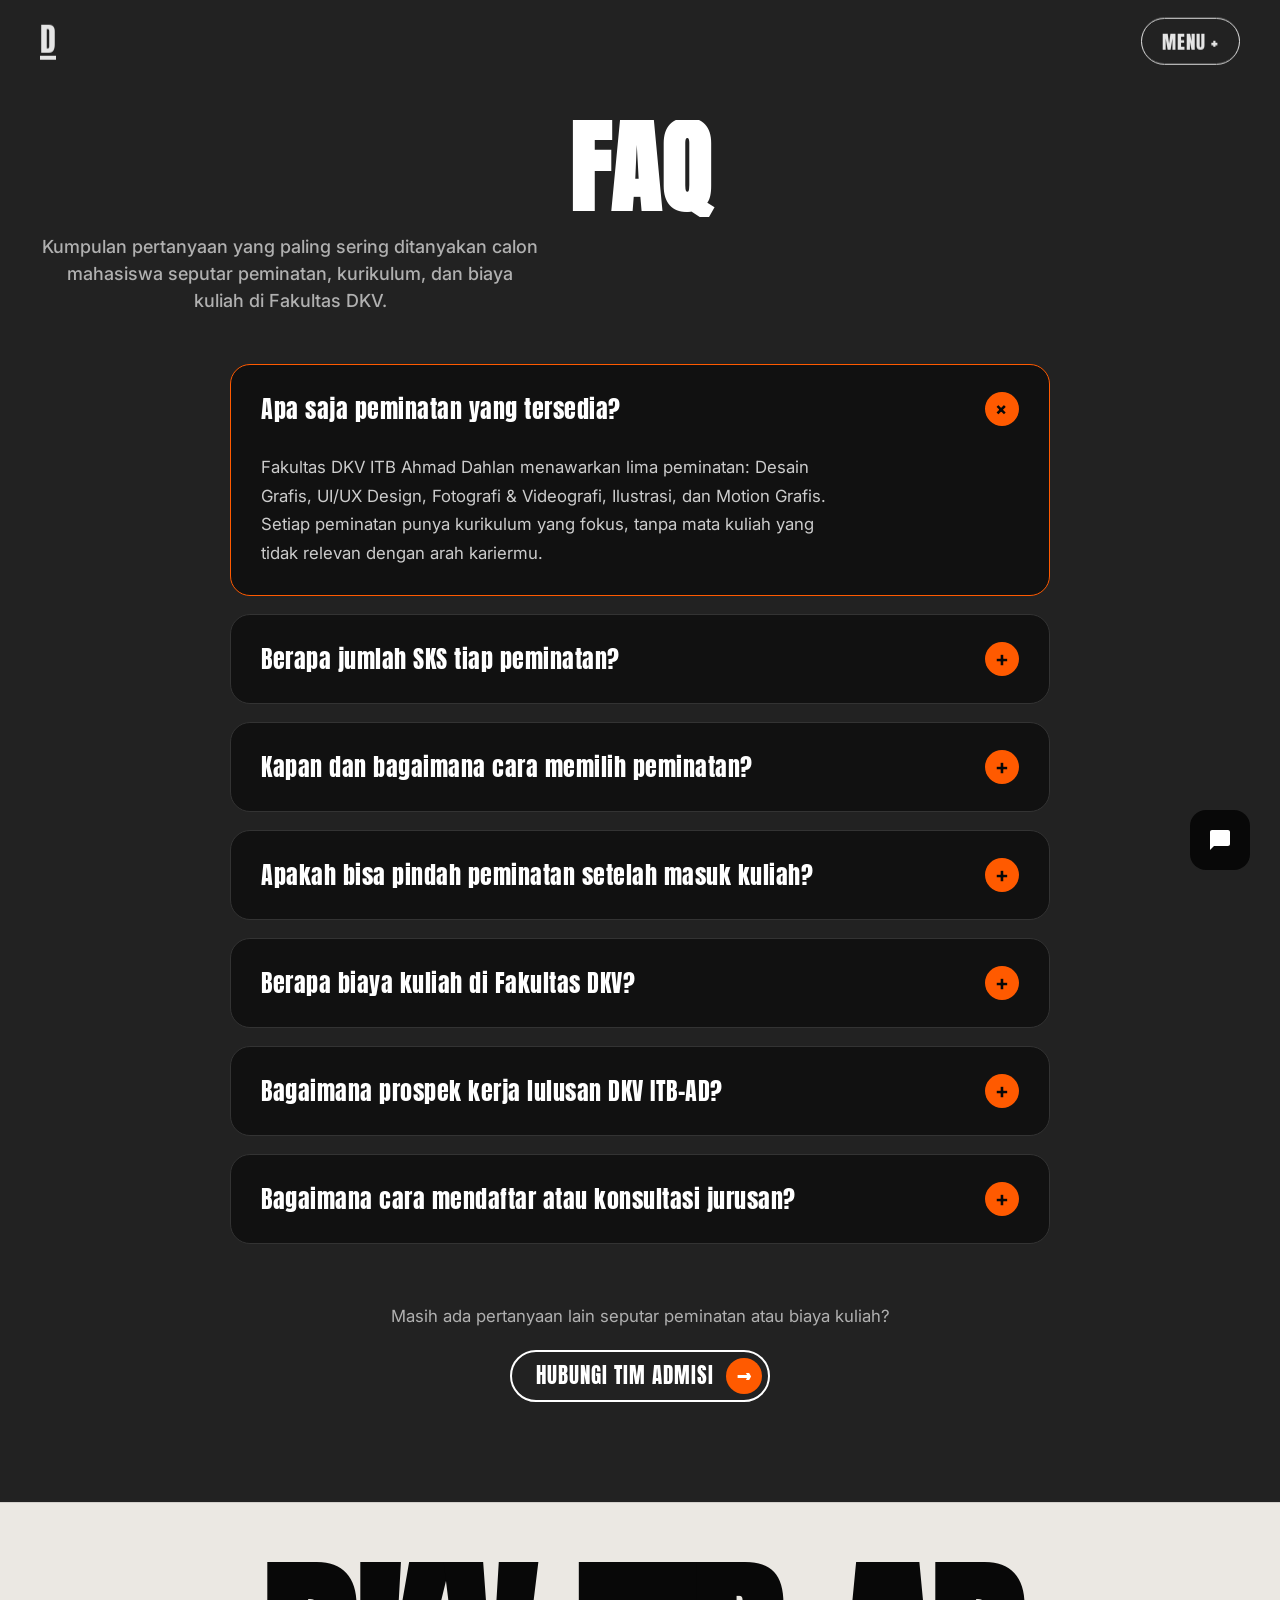
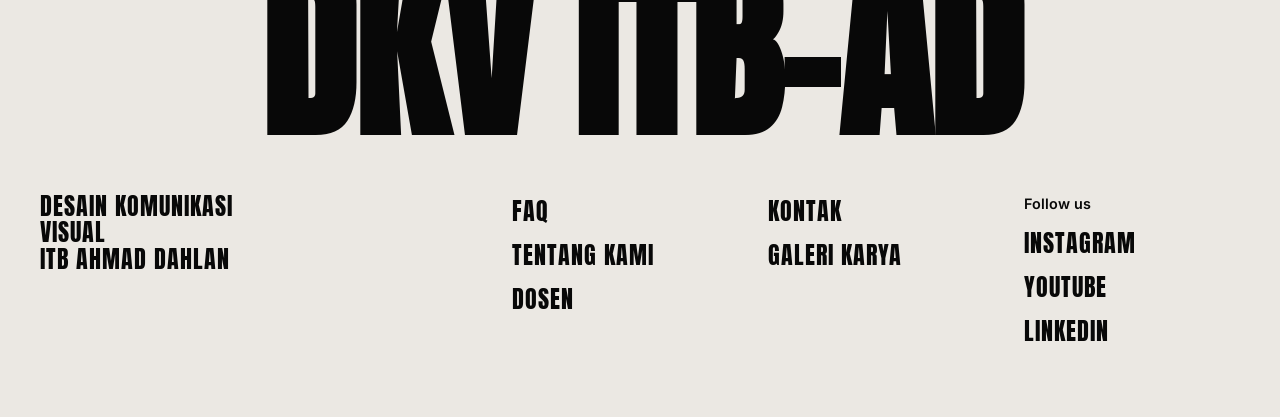
==== faq.html @ 1d654bdf "faq.html This file contains the FAQ section for Fakultas DKV ITB Ahmad Dahlan, including questions a" ====
<!DOCTYPE html>
<html lang="id">
<head>
  <meta charset="UTF-8">
  <meta name="viewport" content="width=device-width, initial-scale=1.0">
  <title>FAQ - Fakultas DKV ITB Ahmad Dahlan</title>
  <link rel="preconnect" href="https://fonts.googleapis.com">
  <link rel="preconnect" href="https://fonts.gstatic.com" crossorigin>
  <link href="https://fonts.googleapis.com/css2?family=Anton&family=Inter:wght@400;500;600;700&display=swap" rel="stylesheet">
  <link rel="stylesheet" href="style.css">
  <style>
    .nav { mix-blend-mode: normal; background: var(--black); color: var(--white); padding: 12px 40px;}
    .page-wrapper { padding-top: 120px; padding-bottom: 100px; min-height: 80vh; }
    
    /* Custom UI untuk FAQ Accordion */
    .faq-list { max-width: 820px; margin: 50px auto 0; text-align: left; display: flex; flex-direction: column; gap: 18px; }

    .faq-item {
      background: #111;
      border: 1px solid #333;
      border-radius: 20px;
      overflow: hidden;
      transition: border-color 0.3s ease;
    }
    .faq-item:hover { border-color: var(--orange); }
    .faq-item[open] { border-color: var(--orange); }

    .faq-question {
      list-style: none;
      cursor: pointer;
      display: flex;
      align-items: center;
      justify-content: space-between;
      gap: 20px;
      padding: 26px 30px;
      font-family: var(--font-display);
      font-size: clamp(1.1rem, 2.4vw, 1.5rem);
      letter-spacing: 0.5px;
      color: var(--white);
    }
    .faq-question::-webkit-details-marker { display: none; }

    .faq-icon {
      flex-shrink: 0;
      width: 34px; height: 34px;
      border-radius: 50%;
      background: var(--orange);
      color: var(--black);
      display: flex; align-items: center; justify-content: center;
      font-family: var(--font-body);
      font-weight: 700;
      font-size: 1.3rem;
      line-height: 1;
      transition: transform 0.3s ease;
    }
    .faq-item[open] .faq-icon { transform: rotate(45deg); }

    .faq-answer {
      padding: 0 30px 28px;
      color: #CCC;
      font-size: 1.05rem;
      line-height: 1.7;
      max-width: 640px;
    }
    .faq-answer a { color: var(--orange); font-weight: 600; }

    .faq-cta { text-align: center; margin-top: 60px; }
    .faq-cta p { color: var(--grey-text); margin-bottom: 20px; font-size: 1.05rem; }
  </style>
</head>
<body>

  <!-- NAVIGATION -->
  <nav class="nav">
    <div class="logo">
      <a href="index.html" class="r-mark" style="text-decoration: none; color: inherit;">D</a>
    </div>
    <button class="menu-btn">MENU +</button>
  </nav>

  <div class="page-wrapper dark-bg">
      <div class="container text-center">
        <h2 class="section-title massive">FAQ</h2>
        <p class="body-text mx-auto mt-2" style="color: var(--grey-text);">Kumpulan pertanyaan yang paling sering ditanyakan calon mahasiswa seputar peminatan, kurikulum, dan biaya kuliah di Fakultas DKV.</p>

        <div class="faq-list">
          <details class="faq-item" open>
            <summary class="faq-question">
              <span>Apa saja peminatan yang tersedia?</span>
              <span class="faq-icon">+</span>
            </summary>
            <div class="faq-answer">
              Fakultas DKV ITB Ahmad Dahlan menawarkan lima peminatan: Desain Grafis, UI/UX Design, Fotografi & Videografi, Ilustrasi, dan Motion Grafis. Setiap peminatan punya kurikulum yang fokus, tanpa mata kuliah yang tidak relevan dengan arah kariermu.
            </div>
          </details>

          <details class="faq-item">
            <summary class="faq-question">
              <span>Berapa jumlah SKS tiap peminatan?</span>
              <span class="faq-icon">+</span>
            </summary>
            <div class="faq-answer">
              Sebagai gambaran, peminatan Desain Grafis menempuh 24 SKS (Branding & Identitas Visual, Layout & Tipografi, Adobe Illustrator & Photoshop, hingga proyek portofolio akhir). Peminatan UI/UX Design menempuh 28 SKS (riset pengguna, wireframing & prototyping, Figma, hingga sertifikasi pendamping). Peminatan Fotografi & Videografi menempuh 26 SKS (teknik kamera & pencahayaan, editing, motion graphic dasar, dan praktik studio produksi).
            </div>
          </details>

          <details class="faq-item">
            <summary class="faq-question">
              <span>Kapan dan bagaimana cara memilih peminatan?</span>
              <span class="faq-icon">+</span>
            </summary>
            <div class="faq-answer">
              Kamu tidak perlu langsung menentukan peminatan sejak hari pertama. Tim admisi kami siap membantu lewat sesi konsultasi gratis untuk menyesuaikan peminatan dengan minat dan tujuan kariermu di industri kreatif.
            </div>
          </details>

          <details class="faq-item">
            <summary class="faq-question">
              <span>Apakah bisa pindah peminatan setelah masuk kuliah?</span>
              <span class="faq-icon">+</span>
            </summary>
            <div class="faq-answer">
              Bisa. Selama masih di tahap awal perkuliahan dan mengikuti ketentuan akademik yang berlaku, mahasiswa dapat mengajukan perpindahan peminatan melalui bagian akademik fakultas.
            </div>
          </details>

          <details class="faq-item">
            <summary class="faq-question">
              <span>Berapa biaya kuliah di Fakultas DKV?</span>
              <span class="faq-icon">+</span>
            </summary>
            <div class="faq-answer">
              Rincian biaya kuliah dapat berbeda setiap periode penerimaan. Untuk informasi biaya terbaru dan simulasi pembayaran, silakan hubungi tim admisi kami melalui halaman <a href="kontak.html">Kontak</a>.
            </div>
          </details>

          <details class="faq-item">
            <summary class="faq-question">
              <span>Bagaimana prospek kerja lulusan DKV ITB-AD?</span>
              <span class="faq-icon">+</span>
            </summary>
            <div class="faq-answer">
              Lulusan kami siap terjun sebagai desainer grafis, UI/UX designer, fotografer/videografer profesional, hingga membuka studio desain sendiri. Kurikulum yang memadukan keterampilan desain dengan wawasan bisnis membekali mahasiswa untuk bersaing di industri kreatif nasional maupun internasional.
            </div>
          </details>

          <details class="faq-item">
            <summary class="faq-question">
              <span>Bagaimana cara mendaftar atau konsultasi jurusan?</span>
              <span class="faq-icon">+</span>
            </summary>
            <div class="faq-answer">
              Kamu bisa mengisi formulir di halaman <a href="kontak.html">Kontak</a>, atau menghubungi kami langsung lewat telepon/WhatsApp dan email yang tercantum di sana. Tim admisi kami aktif Senin–Jumat, 08.00–16.00 WIB.
            </div>
          </details>
        </div>

        <div class="faq-cta">
          <p>Masih ada pertanyaan lain seputar peminatan atau biaya kuliah?</p>
          <a href="kontak.html" class="btn btn-pill btn-orange">
            <span class="btn-text">HUBUNGI TIM ADMISI</span>
            <span class="btn-icon">→</span>
          </a>
        </div>
      </div>
  </div>

  <!-- FOOTER -->
  <footer class="footer mesh-bg">
    <div class="container relative">
      <h1 class="footer-title">DKV ITB-AD</h1>
      <div class="footer-grid mt-4">
        <div><div class="footer-brand">DESAIN KOMUNIKASI<br>VISUAL<br>ITB AHMAD DAHLAN</div></div>
        <div>
          <ul class="footer-links">
            <li><a href="faq.html">FAQ</a></li>
            <li><a href="tentang_kami.html">TENTANG KAMI</a></li>
            <li><a href="tim.html">DOSEN</a></li>
          </ul>
        </div>
        <div>
          <ul class="footer-links">
            <li><a href="kontak.html">KONTAK</a></li>
            <li><a href="galeri.html">GALERI KARYA</a></li>
            
          </ul>
        </div>
        <div>
          <div class="footer-social-label">Follow us</div>
          <ul class="footer-links">
            <li><a href="https://instagram.com" target="_blank" rel="noopener">INSTAGRAM</a></li>
            <li><a href="https://youtube.com" target="_blank" rel="noopener">YOUTUBE</a></li>
            <li><a href="https://linkedin.com" target="_blank" rel="noopener">LINKEDIN</a></li>
          </ul>
        </div>
      </div>
    </div>
  </footer>

  <div class="chat-btn"><svg viewBox="0 0 24 24" width="24" height="24" fill="currentColor"><path d="M20 2H4C2.9 2 2 2.9 2 4V22L6 18H20C21.1 18 22 17.1 22 16V4C22 2.9 21.1 2 20 2Z"/></svg></div>
  <script src="script.js"></script>
</body>
</html>
---- style.css ----
/* ==========================================================================
   CSS VARIABLES & RESET
   ========================================================================== */
:root {
  --bg-light: #EBE8E3;
  --bg-dark: #222222;
  --black: #080808;
  --white: #FFFFFF;
  --orange: #FF5A00;
  --grey-text: #B0B0B0;
  
  --font-display: 'Anton', impact, sans-serif;
  --font-body: 'Inter', system-ui, sans-serif;
}

* {
  box-sizing: border-box;
  margin: 0;
  padding: 0;
}

body {
  font-family: var(--font-body);
  background-color: var(--bg-light);
  color: var(--black);
  line-height: 1.5;
  overflow-x: hidden;
  -webkit-font-smoothing: antialiased;
}

a {
  text-decoration: none;
  color: inherit;
}

/* ==========================================================================
   UTILITIES & LAYOUT
   ========================================================================== */

   .container {
  max-width: 1400px;
  margin: 0 auto;
  padding: 0 40px;
}

.relative { position: relative; }
.text-center { text-align: center; }
.mt-2 { margin-top: 1rem; }
.mt-4 { margin-top: 3rem; }
.mb-4 { margin-bottom: 3rem; }
.mb-5 { margin-bottom: 5rem; }
.pt-0 { padding-top: 0 !important; }

.dark-bg { background-color: var(--bg-dark); color: var(--white); }
.light-bg { background-color: var(--bg-light); color: var(--black); }

.hero.dark-bg {
  background-image: linear-gradient(180deg, rgba(8,8,8,0.55) 0%, rgba(8,8,8,0.75) 100%), url('aset/page1.png');
  background-size: cover;
  background-position: center;
  background-repeat: no-repeat;
  position: relative;
  min-height: 100vh;
  display: flex;
  align-items: flex-start;
}

.hero .container {
  padding-top: 140px;
}

section { padding: 100px 0; }

.grid-2 {
  display: grid;
  grid-template-columns: 1fr 1fr;
  gap: 60px;
  align-items: center;
}
.align-start { align-items: start; }

/* ==========================================================================
   TYPOGRAPHY
   ========================================================================== */
.hero-title, .section-title, .footer-title {
  font-family: var(--font-display);
  text-transform: uppercase;
  line-height: 0.95;
  margin: 0;
}

.hero-title {
  font-size: clamp(4rem, 10vw, 9rem);
  letter-spacing: 2px;
}

.hero-subtitle {
  font-family: var(--font-body);
  font-weight: 600;
  font-size: 1.1rem;
  letter-spacing: 0.5px;
  margin-top: 1.25rem;
  max-width: 550px;
  color: var(--white);
  opacity: 0.9;
}

.section-title {
  font-size: clamp(3rem, 7vw, 6.5rem);
  letter-spacing: 1px;
}
.section-title.massive { font-size: clamp(3.5rem, 8vw, 7.5rem); }

.outline-text {
  color: transparent;
  -webkit-text-stroke: 2px var(--white);
}

.outline-text-dark {
  color: transparent;
  -webkit-text-stroke: 2px var(--black);
}

.body-text {
  font-size: 1.125rem;
  font-weight: 500;
  margin-bottom: 1.5rem;
  max-width: 500px;
}

/* ==========================================================================
   NAVIGATION
   ========================================================================== */
.nav {
  position: fixed;
  top: 0; left: 0; right: 0;
  padding: 20px 40px;
  display: flex;
  justify-content: space-between;
  align-items: center;
  z-index: 100;
  mix-blend-mode: difference;
  color: white;
}

.r-mark {
  font-family: var(--font-display);
  font-size: 2rem;
  border-bottom: 4px solid white;
  line-height: 1;
  display: inline-block;
}

.menu-btn {
  background: transparent;
  border: 1px solid white;
  color: white;
  border-radius: 50px;
  padding: 8px 20px;
  font-family: var(--font-display);
  font-size: 1.2rem;
  cursor: pointer;
  letter-spacing: 1px;
  transition: 0.3s ease;
}
.menu-btn:hover { background: white; color: black; }

/* ==========================================================================
   BUTTONS
   ========================================================================== */
.btn-pill {
  display: inline-flex;
  align-items: center;
  gap: 12px;
  border: 2px solid;
  border-radius: 50px;
  padding: 6px 6px 6px 24px;
  font-family: var(--font-display);
  font-size: 1.3rem;
  letter-spacing: 1px;
  transition: transform 0.3s ease;
}
.btn-pill:hover { transform: scale(1.05); }

.btn-orange { border-color: var(--white); color: var(--white); }
.btn-orange .btn-icon { background-color: var(--orange); border-radius: 50%; width: 36px; height: 36px; display: flex; align-items: center; justify-content: center; color: white;}

.btn-dark { border-color: var(--black); color: var(--black); }
.btn-dark .btn-icon-orange { background-color: var(--orange); border-radius: 50%; width: 36px; height: 36px; display: flex; align-items: center; justify-content: center; color: white;}

/* ==========================================================================
   SPECIFIC ELEMENTS (Masks, Badges, Inline Pill)
   ========================================================================== */
.inline-img-pill {
  display: inline-block;
  width: 250px;
  height: clamp(60px, 8vw, 110px);
  background-image: url('https://images.unsplash.com/photo-1522071820081-009f0129c71c?ixlib=rb-4.0.3&auto=format&fit=crop&w=600&q=80');
  background-size: cover;
  background-position: center;
  border-radius: 100px;
  vertical-align: middle;
  margin: 0 15px;
}

.badge-inline {
  display: inline-block;
  width: clamp(60px, 8vw, 90px);
  height: clamp(60px, 8vw, 90px);
  background-image: url('data:image/svg+xml;utf8,<svg xmlns="http://www.w3.org/2000/svg" viewBox="0 0 100 100"><circle cx="50" cy="50" r="45" fill="%23111" /><path d="M 35 40 Q 40 30 45 40 M 65 40 Q 60 30 55 40 M 35 60 Q 50 80 65 60" stroke="%23E4F059" stroke-width="4" fill="none" stroke-linecap="round"/><circle cx="50" cy="50" r="48" fill="none" stroke="%23E4F059" stroke-width="1" stroke-dasharray="4"/></svg>');
  background-size: cover;
  vertical-align: text-bottom;
}

.badge-spin {
  position: absolute;
  top: -40px;
  right: 15%;
  animation: spin 10s linear infinite;
  z-index: 10;
}
.badge-footer { top: -60px; left: 15%; right: auto; }

@keyframes spin { 100% { transform: rotate(360deg); } }

.octagon-mask {
  width: 100%;
  aspect-ratio: 1;
  clip-path: polygon(30% 0%, 70% 0%, 100% 30%, 100% 70%, 70% 100%, 30% 100%, 0% 70%, 0% 30%);
}
.octagon-mask img { width: 100%; height: 100%; object-fit: cover; }

/* ==========================================================================
   TRAININGS TYPOGRAPHY CLUSTER
   ========================================================================== */
.eyebrow-center {
  text-align: center;
  font-family: var(--font-display);
  font-size: 1.5rem;
  letter-spacing: 1px;
  margin-bottom: 2rem;
}

.typographic-cluster {
  text-align: center;
  font-family: var(--font-display);
  font-size: clamp(3rem, 8vw, 7.5rem);
  line-height: 0.9;
}
.typographic-cluster .word { position: relative; margin-right: 30px; display: inline-block; }
.typographic-cluster .word sup {
  font-family: var(--font-body); font-weight: bold; font-size: 1rem;
  position: absolute; top: 10px; right: -25px;
}
.typographic-cluster .black { color: var(--black); }
.typographic-cluster .grey { color: var(--grey-text); }

.image-grid { display: grid; grid-template-columns: repeat(auto-fit, minmax(150px, 1fr)); gap: 20px; }
.img-card { aspect-ratio: 1; overflow: hidden; position: relative; }
.img-card img { width: 100%; height: 100%; object-fit: cover; display: block; }
.date-card::before {
  content: ""; position: absolute; top: 0; left: 0;
  width: clamp(56px, 28%, 80px); height: clamp(70px, 30%, 100px);
  background: rgba(0,0,0,0.7); z-index: 1;
}
.date-badge {
  position: absolute; top: 10px; left: 10px; z-index: 2;
  color: white; font-family: var(--font-display); text-align: center; line-height: 1;
  font-size: clamp(0.85rem, 3vw, 1.2rem);
}
.date-badge span { font-size: clamp(1.6rem, 6vw, 2.5rem); display: block; margin: -2px 0; }

/* ==========================================================================
   TEAM SECTION
   ========================================================================== */
.team-text { padding-left: 40px; }
.team-grid {
  display: grid;
  grid-template-columns: repeat(auto-fit, minmax(150px, 1fr));
  gap: 4px;
}
.team-member {
  overflow: hidden;
  position: relative;
  aspect-ratio: 1 / 1;
}
.team-member img {
  width: 100%;
  height: 100%;
  object-fit: cover;
  display: block;
}

/* ==========================================================================
   GALLERY SECTION (Bento Grid)
   ========================================================================== */
.gallery {
  padding-bottom: 100px;
}

.gallery-grid {
  display: grid;
  grid-template-columns: repeat(4, 1fr);
  grid-auto-rows: 220px;
  gap: 18px;
  margin-top: 50px;
}

.gallery-card {
  position: relative;
  border-radius: 20px;
  overflow: hidden;
  border: 1px solid #333;
  background: #111;
  cursor: pointer;
}

.gallery-card img {
  width: 100%;
  height: 100%;
  object-fit: cover;
  display: block;
  filter: grayscale(100%);
  transition: filter 0.45s ease, transform 0.45s ease;
}

.gallery-card:hover img {
  filter: grayscale(0%);
  transform: scale(1.05);
}

.gallery-badge {
  position: absolute;
  top: 16px;
  left: 16px;
  background: var(--orange);
  color: var(--black);
  font-family: var(--font-display);
  font-size: 0.95rem;
  letter-spacing: 1px;
  padding: 8px 14px;
  border-radius: 50px;
  opacity: 0;
  transform: translateY(-8px);
  transition: opacity 0.3s ease, transform 0.3s ease;
  z-index: 2;
  pointer-events: none;
}

.gallery-card:hover .gallery-badge {
  opacity: 1;
  transform: translateY(0);
}

.gallery-card--large {
  grid-column: span 2;
  grid-row: span 2;
}

.gallery-card--wide {
  grid-column: span 2;
}

.gallery-card--tall {
  grid-row: span 2;
}

@media (max-width: 1024px) {
  .gallery-grid {
    grid-template-columns: repeat(2, 1fr);
    grid-auto-rows: 200px;
  }

  .gallery-card--large {
    grid-column: span 2;
    grid-row: span 2;
  }

  .gallery-card--wide {
    grid-column: span 2;
  }

  .gallery-card--tall {
    grid-row: span 2;
  }
}

@media (max-width: 600px) {
  .gallery-grid {
    grid-template-columns: 1fr;
    grid-auto-rows: 260px;
    gap: 14px;
  }

  .gallery-card--large,
  .gallery-card--wide,
  .gallery-card--tall {
    grid-column: span 1;
    grid-row: span 1;
  }
}
/* ==========================================================================
   FOOTER
   ========================================================================== */
.footer { padding-bottom: 60px; border-top: 1px solid rgba(0,0,0,0.1); }
.footer-title {
  font-size: clamp(4rem, 15vw, 14rem);
  text-align: center;
  margin-top: 60px;
  letter-spacing: -2px;
}
.footer-grid { display: grid; grid-template-columns: 2fr 1fr 1fr 1fr; gap: 40px; }
.footer-brand { font-family: var(--font-display); font-size: 1.5rem; line-height: 1.1; letter-spacing: 1px; }
.footer-links { list-style: none; font-family: var(--font-display); font-size: 1.5rem; letter-spacing: 1px;}
.footer-links li { margin-bottom: 8px; }
.footer-links a:hover { color: var(--orange); }
.footer-social-label { font-size: 0.9rem; font-weight: 600; margin-bottom: 10px; }

/* ==========================================================================
   FLOATING CHAT
   ========================================================================== */
.chat-btn {
  position: fixed;
  bottom: 30px; right: 30px;
  background: var(--black); color: var(--white);
  width: 60px; height: 60px; border-radius: 16px;
  display: flex; align-items: center; justify-content: center;
  cursor: pointer; z-index: 99; transition: 0.3s;
}
.chat-btn:hover { background: var(--orange); }

/* ==========================================================================
   RESPONSIVE
   ========================================================================== */
@media (max-width: 1024px) {
  .grid-2 { grid-template-columns: 1fr; }
  
  .masonry-layout { 
    flex-wrap: wrap; 
  }
  .masonry-column { 
    min-width: 45%; 
  }
  .masonry-column.staggered { 
    margin-top: 0;
  }

  .footer-grid { grid-template-columns: 1fr 1fr; }
  .badge-spin { right: 5%; }
  .team-text { padding-left: 0; }
  .inline-img-pill { width: 150px; }
}

@media (max-width: 600px) {
  .footer-grid { grid-template-columns: 1fr; }
  
  .masonry-layout { 
    flex-direction: column; 
  }
  .masonry-column { 
    min-width: 100%; 
  }
  
  .badge-spin { display: none; }
  section { padding: 60px 0; }
}
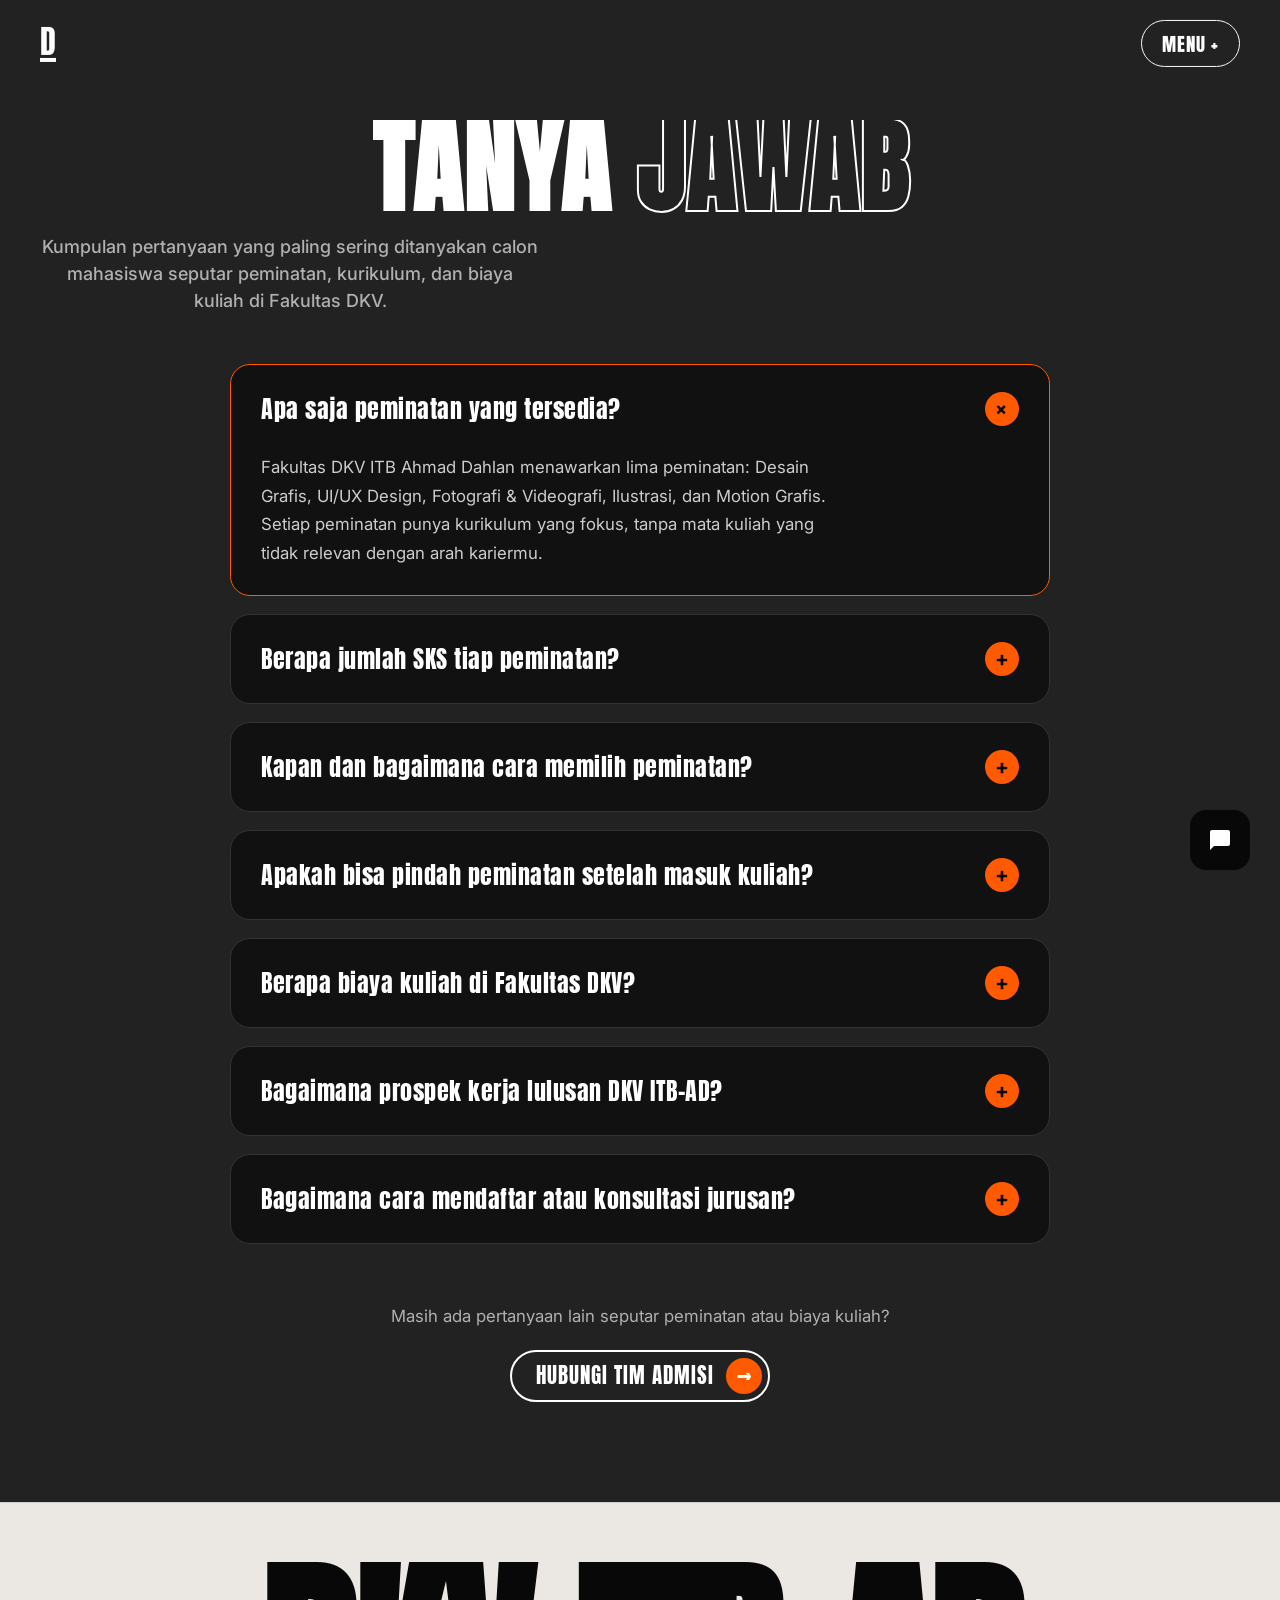
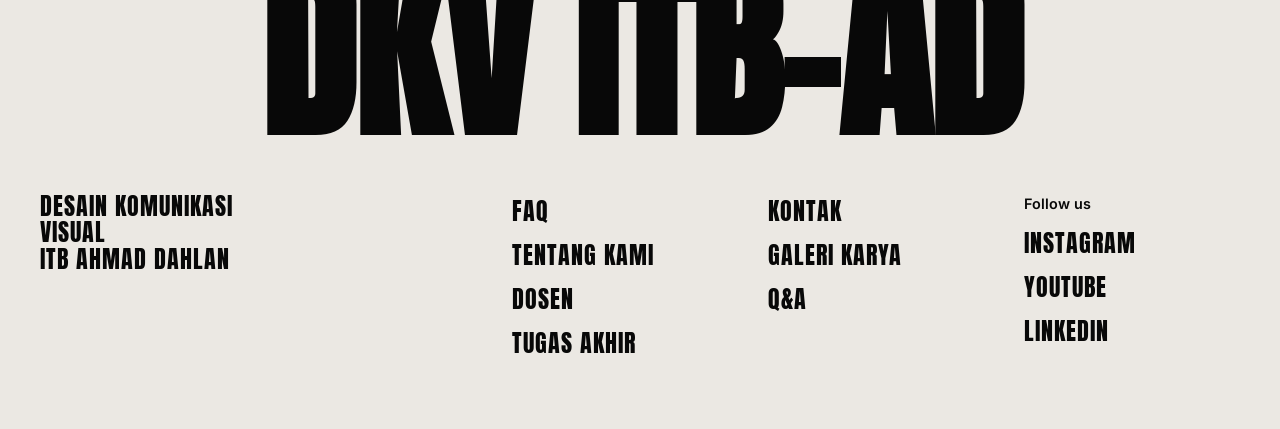
==== commit f179eebc: "faq.html" ====
--- a/faq.html
+++ b/faq.html
@@ -3,7 +3,7 @@
 <head>
   <meta charset="UTF-8">
   <meta name="viewport" content="width=device-width, initial-scale=1.0">
-  <title>FAQ - Fakultas DKV ITB Ahmad Dahlan</title>
+  <title>Tanya Jawab Peminatan - Fakultas DKV ITB Ahmad Dahlan</title>
   <link rel="preconnect" href="https://fonts.googleapis.com">
   <link rel="preconnect" href="https://fonts.gstatic.com" crossorigin>
   <link href="https://fonts.googleapis.com/css2?family=Anton&family=Inter:wght@400;500;600;700&display=swap" rel="stylesheet">
@@ -80,7 +80,7 @@
 
   <div class="page-wrapper dark-bg">
       <div class="container text-center">
-        <h2 class="section-title massive">FAQ</h2>
+        <h2 class="section-title massive">TANYA <span class="outline-text">JAWAB</span></h2>
         <p class="body-text mx-auto mt-2" style="color: var(--grey-text);">Kumpulan pertanyaan yang paling sering ditanyakan calon mahasiswa seputar peminatan, kurikulum, dan biaya kuliah di Fakultas DKV.</p>
 
         <div class="faq-list">
@@ -176,13 +176,14 @@
             <li><a href="faq.html">FAQ</a></li>
             <li><a href="tentang_kami.html">TENTANG KAMI</a></li>
             <li><a href="tim.html">DOSEN</a></li>
+            <li><a href="tugas_akhir.html">TUGAS AKHIR</a></li>
           </ul>
         </div>
         <div>
           <ul class="footer-links">
             <li><a href="kontak.html">KONTAK</a></li>
             <li><a href="galeri.html">GALERI KARYA</a></li>
-            
+            <li><a href="paket_layanan.html">Q&amp;A</a></li>
           </ul>
         </div>
         <div>
@@ -198,6 +199,6 @@
   </footer>
 
   <div class="chat-btn"><svg viewBox="0 0 24 24" width="24" height="24" fill="currentColor"><path d="M20 2H4C2.9 2 2 2.9 2 4V22L6 18H20C21.1 18 22 17.1 22 16V4C22 2.9 21.1 2 20 2Z"/></svg></div>
-  <script src="script.js"></script>
+  <script src="script.js?v=2"></script>
 </body>
 </html>
--- a/style.css
+++ b/style.css
@@ -207,8 +207,10 @@
   display: inline-block;
   width: clamp(60px, 8vw, 90px);
   height: clamp(60px, 8vw, 90px);
-  background-image: url('data:image/svg+xml;utf8,<svg xmlns="http://www.w3.org/2000/svg" viewBox="0 0 100 100"><circle cx="50" cy="50" r="45" fill="%23111" /><path d="M 35 40 Q 40 30 45 40 M 65 40 Q 60 30 55 40 M 35 60 Q 50 80 65 60" stroke="%23E4F059" stroke-width="4" fill="none" stroke-linecap="round"/><circle cx="50" cy="50" r="48" fill="none" stroke="%23E4F059" stroke-width="1" stroke-dasharray="4"/></svg>');
+  background-image: url('aset/dkv-icon-badge.jpg');
   background-size: cover;
+  background-position: center;
+  border-radius: 50%;
   vertical-align: text-bottom;
 }
 
@@ -218,8 +220,19 @@
   right: 15%;
   animation: spin 10s linear infinite;
   z-index: 10;
+  width: 120px;
+  height: 120px;
 }
 .badge-footer { top: -60px; left: 15%; right: auto; }
+
+.badge-spin-img {
+  width: 120px;
+  height: 120px;
+  border-radius: 50%;
+  object-fit: cover;
+  display: block;
+  box-shadow: 0 0 0 4px rgba(255, 255, 255, 0.15), 0 8px 24px rgba(0, 0, 0, 0.35);
+}
 
 @keyframes spin { 100% { transform: rotate(360deg); } }
 
@@ -295,7 +308,13 @@
    GALLERY SECTION (Bento Grid)
    ========================================================================== */
 .gallery {
+  padding-top: 90px;
   padding-bottom: 100px;
+}
+
+/* Override pt-0 supaya area hitam lebih tinggi & judul tidak mepet */
+.gallery.dark-bg.pt-0 {
+  padding-top: 90px !important;
 }
 
 .gallery-grid {
@@ -465,5 +484,22 @@
   section { padding: 60px 0; }
 }
 
-
-      
+/* Pastikan foto about selalu terlihat */
+.about-image .octagon-mask,
+.about-image .octagon-mask img {
+  opacity: 1 !important;
+  clip-path: polygon(30% 0%, 70% 0%, 100% 30%, 100% 70%, 70% 100%, 30% 100%, 0% 70%, 0% 30%) !important;
+  transform: none !important;
+  filter: none !important;
+  visibility: visible !important;
+}
+/* About: teks kiri, foto kanan, jarak lebih longgar */
+.about-section {
+  display: grid;
+  gap: 700px;              /* jarak antara teks dan foto */
+  align-items: center;
+}
+.about-content {
+  max-width: 520px;
+}
+
